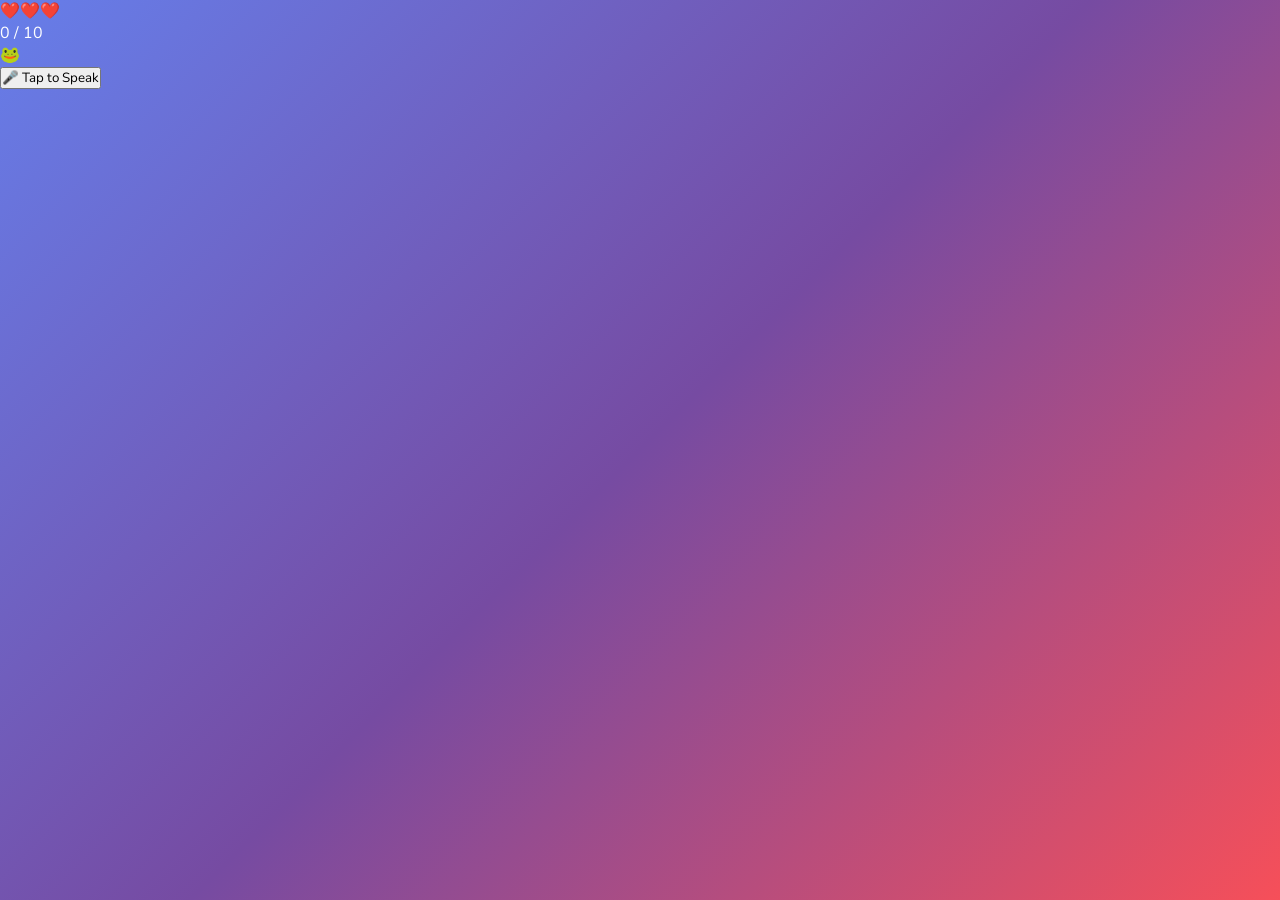
==== student/simulation.html @ bb3dd0c6 "simulation html setup 1" ====
<!DOCTYPE html>
<html lang="en">
<head>
  <meta charset="UTF-8"/>
  <title>Math Simulation v1</title>
  <link rel="stylesheet" href="student.css"/>
</head>
<body>
  <div id="simulation">
    <div id="header">
      <div id="hearts">❤️❤️❤️</div>
      <div id="progress-bar-container">
        <div id="progress-bar"></div>
      </div>
      <div id="score">0 / 10</div>
    </div>

    <div id="character">🐸</div>
    <p id="exercise-text"></p>

    <button id="mic-btn" onclick="startListening()">🎤 Tap to Speak</button>
    <p id="transcript-box"></p>
    <p id="result-box"></p>
  </div>

  <div id="game-over" style="display:none">
    <div id="character">😢</div>
    <h2>No more hearts!</h2>
    <button onclick="restartGame()">Try Again</button>
  </div>

  <div id="victory" style="display:none">
    <div id="character">🎉</div>
    <h2>Amazing job!</h2>
    <button onclick="restartGame()">Play Again</button>
  </div>

  <script src="student.js"></script>
</body>
</html>
---- student/student.css ----
@import url('https://fonts.googleapis.com/css2?family=Nunito:wght@400;600;700;800;900&display=swap');

* {
  margin: 0;
  padding: 0;
  box-sizing: border-box;
  font-family: 'Nunito', sans-serif;
}

body {
  background: linear-gradient(135deg, #667eea 0%, #764ba2 50%, #f64f59 100%);
  min-height: 100vh;
  color: white;
}

.header {
  display: flex;
  justify-content: space-between;
  align-items: center;
  padding: 20px 40px;
  background: rgba(255, 255, 255, 0.15);
  backdrop-filter: blur(10px);
  border-bottom: 2px solid rgba(255, 255, 255, 0.2);
}

.header h1 {
  font-size: 28px;
  font-weight: 900;
  text-shadow: 2px 2px 0px rgba(0,0,0,0.1);
}

.logout-btn {
  background: white;
  color: #667eea;
  border: none;
  padding: 10px 24px;
  border-radius: 50px;
  cursor: pointer;
  font-size: 14px;
  font-weight: 800;
  font-family: 'Nunito', sans-serif;
  transition: transform 0.2s;
  box-shadow: 0 4px 0px rgba(0,0,0,0.1);
}

.logout-btn:hover {
  transform: translateY(-2px);
}

.container {
  max-width: 800px;
  margin: 40px auto;
  padding: 0 20px;
  display: flex;
  flex-direction: column;
  gap: 24px;
}

.card {
  background: white;
  border-radius: 24px;
  padding: 30px;
  color: #333;
  box-shadow: 0 8px 32px rgba(0,0,0,0.15);
}

.card h2 {
  font-size: 22px;
  font-weight: 800;
  margin-bottom: 16px;
  color: #444;
}

.welcome-card {
  background: linear-gradient(135deg, #ff6b6b, #ffd93d);
  color: white;
}

.welcome-card h2 {
  font-size: 28px;
  color: white;
  text-shadow: 2px 2px 0px rgba(0,0,0,0.1);
}

.welcome-card p {
  color: white;
  font-size: 16px;
  font-weight: 700;
}

#class-code-display {
  color: white;
  font-weight: 900;
  font-size: 20px;
  text-decoration: underline;
}

.empty-msg {
  opacity: 0.5;
  font-size: 15px;
  font-weight: 600;
}

.subtitle {
  opacity: 0.6;
  font-size: 14px;
  font-weight: 600;
  margin-bottom: 20px;
  color: #555;
}

#mic-container {
  display: flex;
  justify-content: center;
  margin: 10px 0;
}

.mic-btn {
  background: #ff6b6b;
  color: white;
  border: none;
  padding: 20px 48px;
  border-radius: 50px;
  font-size: 20px;
  font-weight: 900;
  font-family: 'Nunito', sans-serif;
  cursor: pointer;
  transition: transform 0.2s;
  box-shadow: 0 6px 0px #cc4444;
}

.mic-btn:hover {
  transform: translateY(-4px);
}

.mic-btn:active {
  transform: translateY(2px);
  box-shadow: 0 2px 0px #cc4444;
}

#answer-result {
  margin-top: 16px;
  font-size: 20px;
  text-align: center;
  min-height: 30px;
  font-weight: 800;
  color: #444;
}
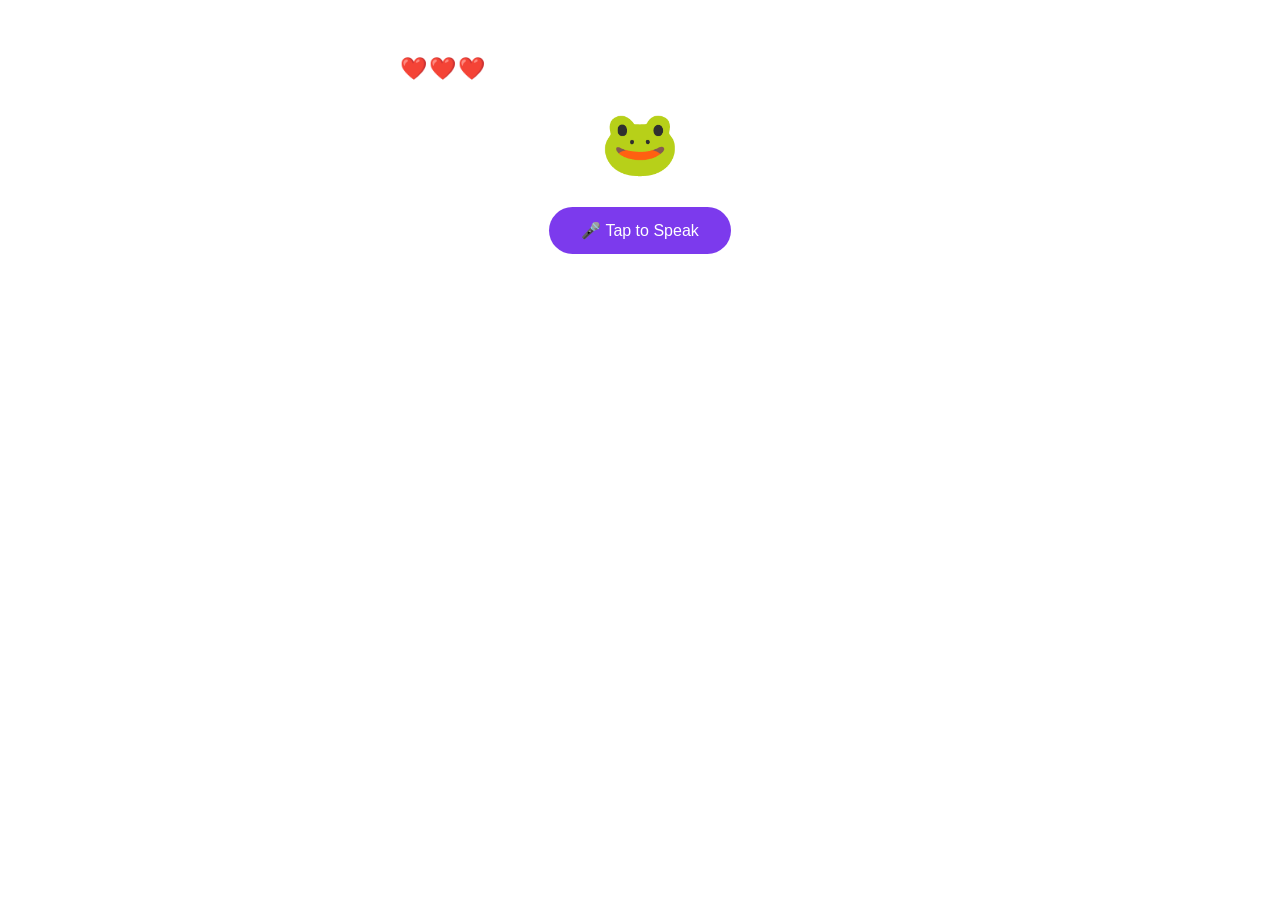
==== commit 2669fd40: "op bug fix" ====
--- a/student/simulation.html
+++ b/student/simulation.html
@@ -3,7 +3,7 @@
 <head>
   <meta charset="UTF-8"/>
   <title>Math Simulation v1</title>
-  <link rel="stylesheet" href="student.css"/>
+  <link rel="stylesheet" href="simulation.css"/>
 </head>
 <body>
   <div id="simulation">
@@ -35,6 +35,6 @@
     <button onclick="restartGame()">Play Again</button>
   </div>
 
-  <script src="student.js"></script>
+  <script src="simulation.js"></script>
 </body>
 </html>
--- a/student/simulation.css
+++ b/student/simulation.css
@@ -0,0 +1,79 @@
+#simulation {
+  max-width: 480px;
+  margin: 2rem auto;
+  padding: 1.5rem;
+}
+
+#header {
+  display: flex;
+  align-items: center;
+  gap: 12px;
+  margin-bottom: 1.5rem;
+}
+
+#hearts {
+  font-size: 22px;
+  letter-spacing: 2px;
+}
+
+#progress-bar-container {
+  flex: 1;
+  height: 14px;
+  background: rgba(255,255,255,0.3);
+  border-radius: 99px;
+  overflow: hidden;
+  }
+
+  #progress-bar {
+  height: 100%;
+  background: #4ade80;
+  border-radius: 99px;
+  width: 0%;
+  transition: width 0.4s ease;
+}
+
+#score {
+  font-size: 13px;
+  color: white;
+  font-weight: 500;
+}
+
+#character {
+  font-size: 64px;
+  text-align: center;
+  margin-bottom: 0.75rem;
+}
+
+#exercise-text {
+  font-size: 26px;
+  font-weight: 500;
+  color: white;
+  text-align: center;
+  margin-bottom: 1.5rem;
+}
+
+#mic-btn {
+  display: block;
+  margin: 0 auto 1rem;
+  background: #7c3aed;
+  color: white;
+  border: none;
+  border-radius: 99px;
+  padding: 14px 32px;
+  font-size: 16px;
+  font-weight: 500;
+  cursor: pointer;
+}
+
+#transcript-box, #result-box {
+  text-align: center;
+  font-size: 16px;
+  color: white;
+  min-height: 24px;
+}
+
+#game-over, #victory {
+  text-align: center;
+  color: white;
+  padding: 2rem;
+}
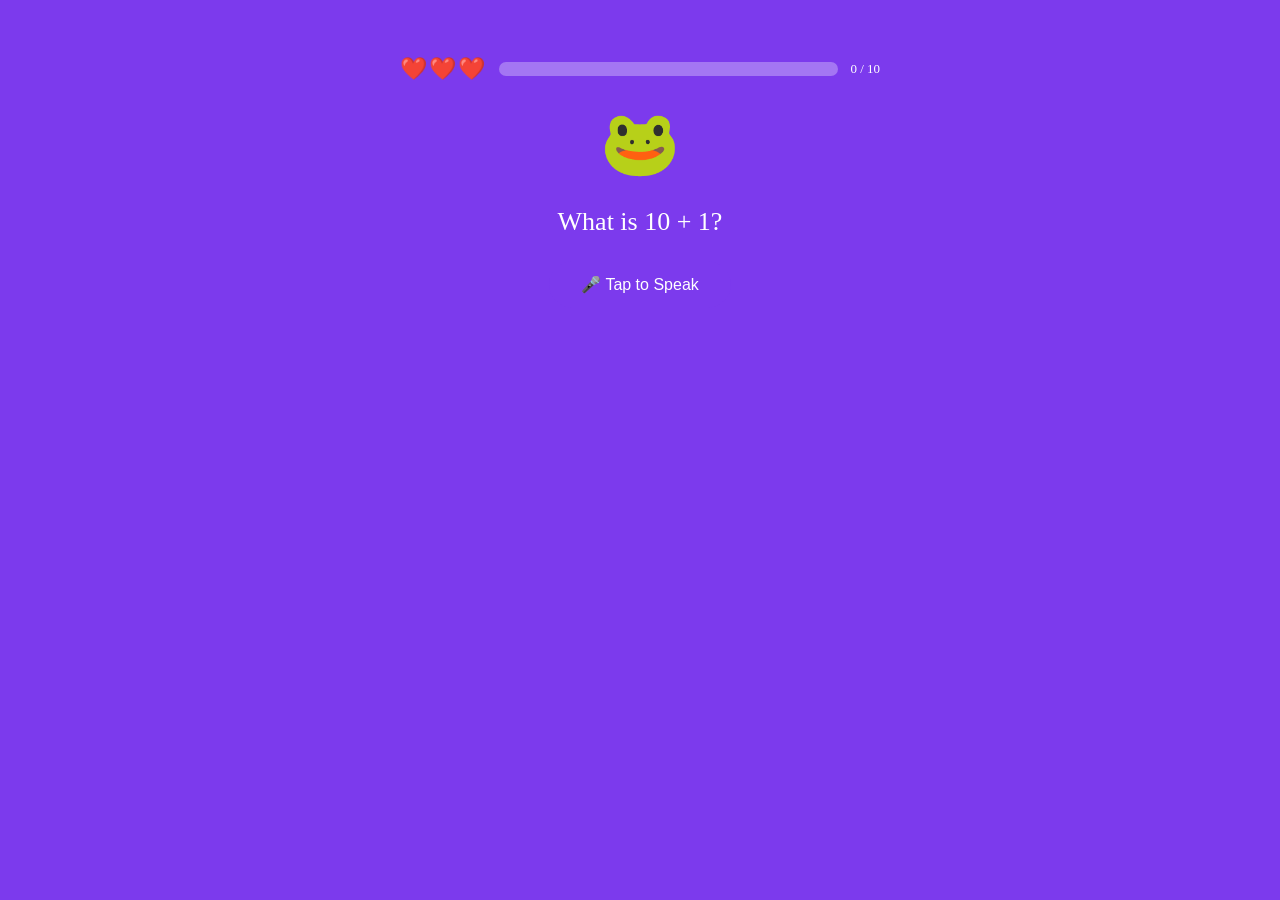
==== commit f1424395: "background fixed on number guessing page" ====
--- a/student/simulation.html
+++ b/student/simulation.html
@@ -5,7 +5,7 @@
   <title>Math Simulation v1</title>
   <link rel="stylesheet" href="simulation.css"/>
 </head>
-<body>
+<body id="bodybg">
   <div id="simulation">
     <div id="header">
       <div id="hearts">❤️❤️❤️</div>
--- a/student/simulation.css
+++ b/student/simulation.css
@@ -1,8 +1,14 @@
+#bodybg {
+    background-color: #7c3aed;
+}
+
 #simulation {
   max-width: 480px;
   margin: 2rem auto;
   padding: 1.5rem;
 }
+
+
 
 #header {
   display: flex;
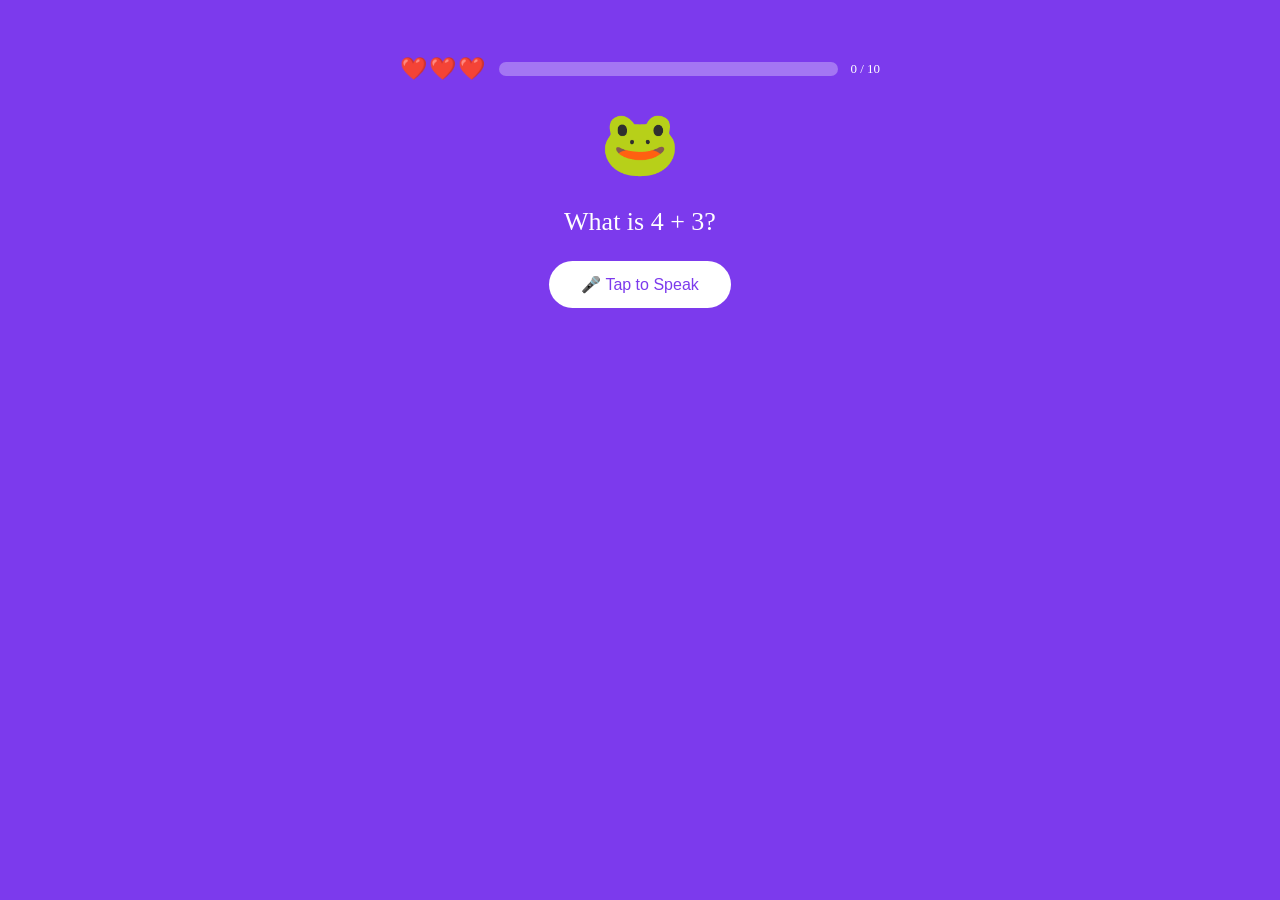
==== commit d5242eb1: "Back to dashboard loss" ====
--- a/student/simulation.html
+++ b/student/simulation.html
@@ -37,4 +37,11 @@
 
   <script src="simulation.js"></script>
 </body>
-</html>+</html>
+
+<div id="game-over" style="display:none">
+  <div id="character">😢</div>
+  <h2>No more hearts!</h2>
+  <button onclick="restartGame()">Try Again</button>
+  <button onclick="window.location.href='student.html'">Back to Dashboard</button>
+</div>
--- a/student/simulation.css
+++ b/student/simulation.css
@@ -61,8 +61,8 @@
 #mic-btn {
   display: block;
   margin: 0 auto 1rem;
-  background: #7c3aed;
-  color: white;
+  background: white;
+  color: #7c3aed;
   border: none;
   border-radius: 99px;
   padding: 14px 32px;
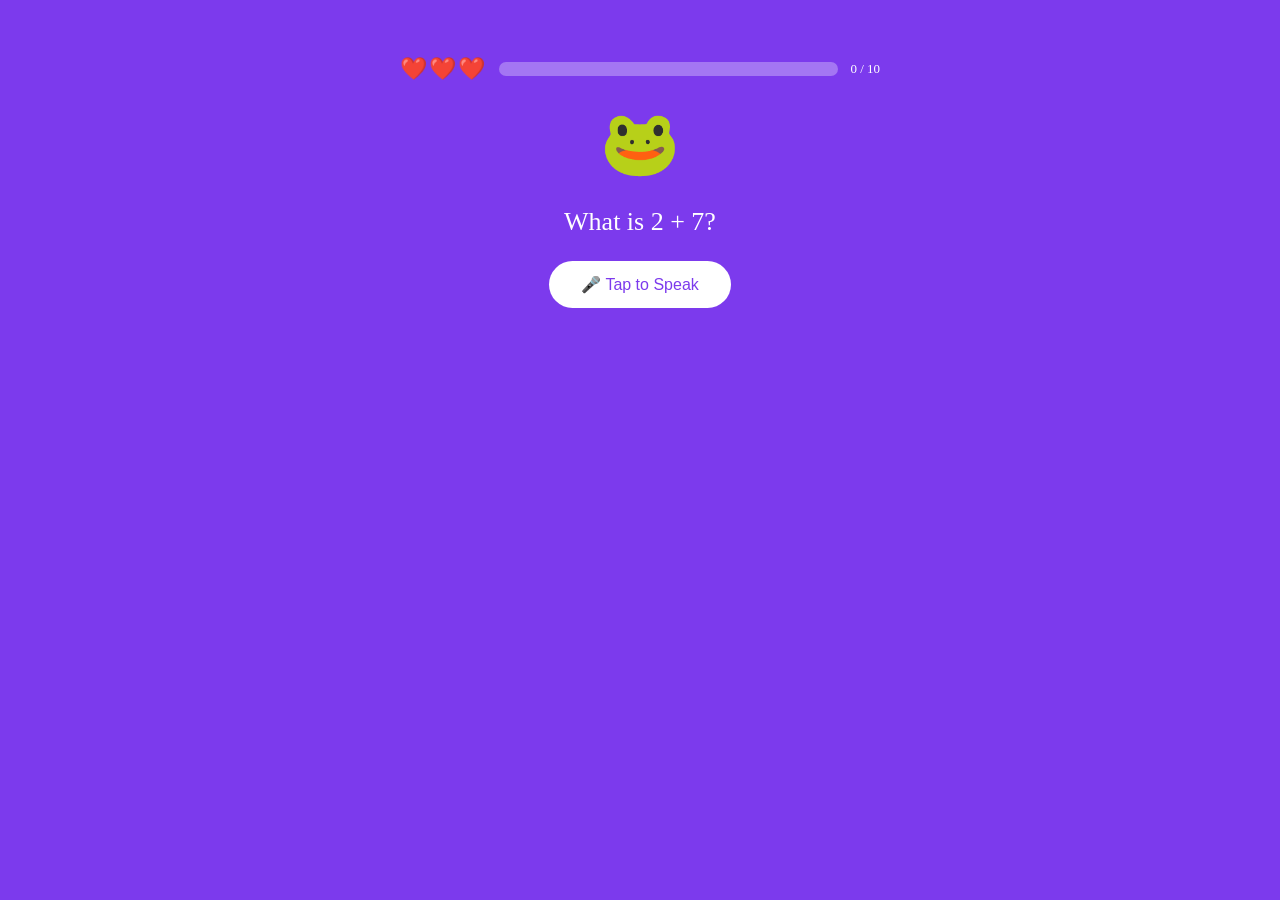
==== commit 99c39352: "db fix 2" ====
--- a/student/simulation.html
+++ b/student/simulation.html
@@ -40,8 +40,11 @@
 </html>
 
 <div id="game-over" style="display:none">
-  <div id="character">😢</div>
-  <h2>No more hearts!</h2>
-  <button onclick="restartGame()">Try Again</button>
-  <button onclick="window.location.href='student.html'">Back to Dashboard</button>
-</div>+    <div id="character">😢</div>
+    <h2>No more hearts!</h2>
+    <button onclick="window.location.href='student.html'">Back to Dashboard</button>
+  </div>
+
+  <script src="simulation.js"></script>
+</body>
+</html>
--- a/student/simulation.css
+++ b/student/simulation.css
@@ -82,4 +82,17 @@
   text-align: center;
   color: white;
   padding: 2rem;
+}
+
+ 
+#game-over button:last-child {
+  background: transparent;
+  color: white;
+  border: 2px solid white;
+  border-radius: 99px;
+  padding: 12px 28px;
+  font-size: 15px;
+  font-weight: 500;
+  cursor: pointer;
+  margin-top: 10px;
 }
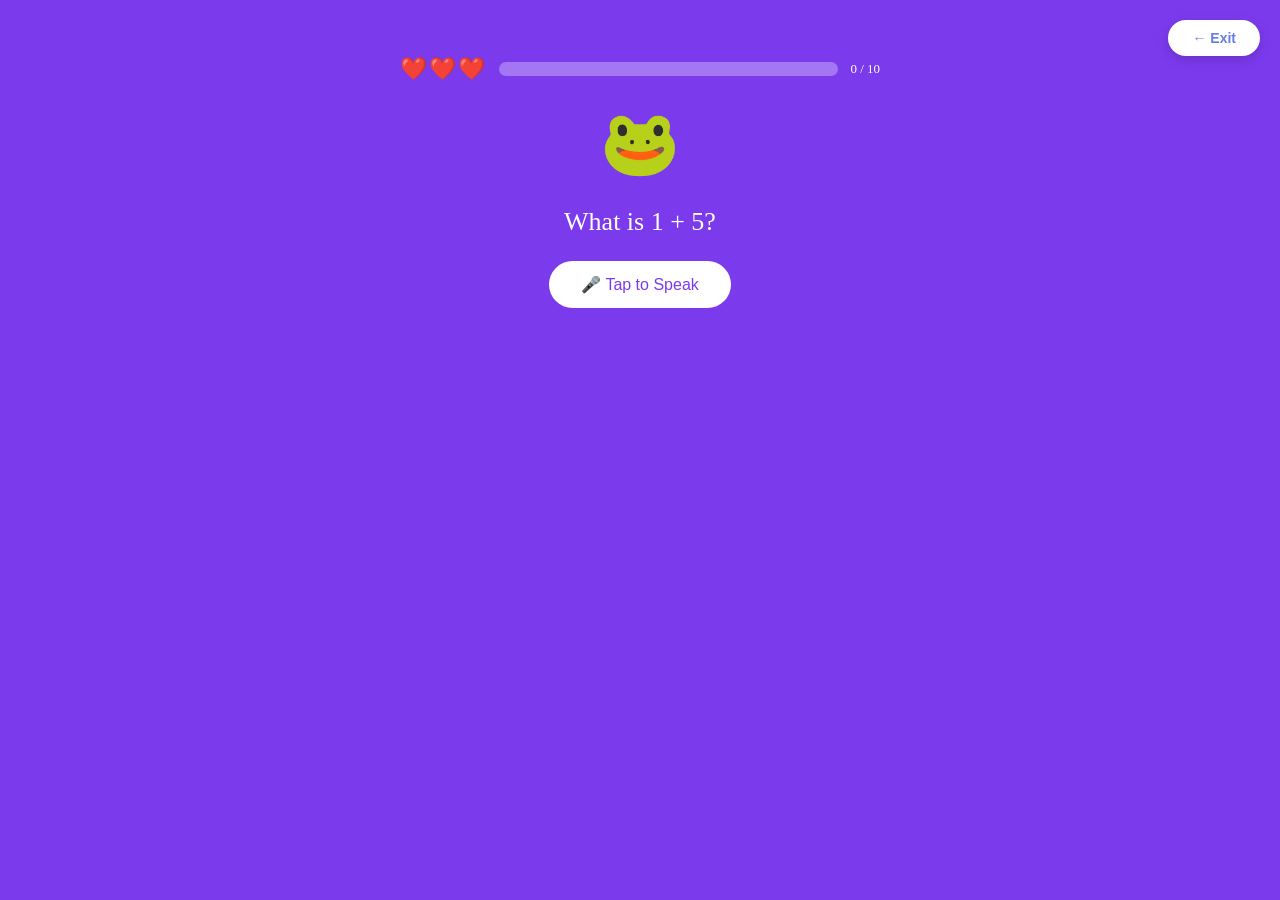
==== commit 87f571f2: "added exit button on sim page" ====
--- a/student/simulation.html
+++ b/student/simulation.html
@@ -6,6 +6,23 @@
   <link rel="stylesheet" href="simulation.css"/>
 </head>
 <body id="bodybg">
+    <button onclick="window.location.href='student.html'" style="
+    position: fixed;
+    top: 20px;
+    right: 20px;
+    background: white;
+    color: #667eea;
+    border: none;
+    padding: 10px 24px;
+    border-radius: 50px;
+    font-family: 'Nunito', sans-serif;
+    font-weight: 800;
+    font-size: 14px;
+    cursor: pointer;
+    box-shadow: 0 4px 12px rgba(0,0,0,0.15);
+    z-index: 999;
+  ">← Exit</button>
+  
   <div id="simulation">
     <div id="header">
       <div id="hearts">❤️❤️❤️</div>
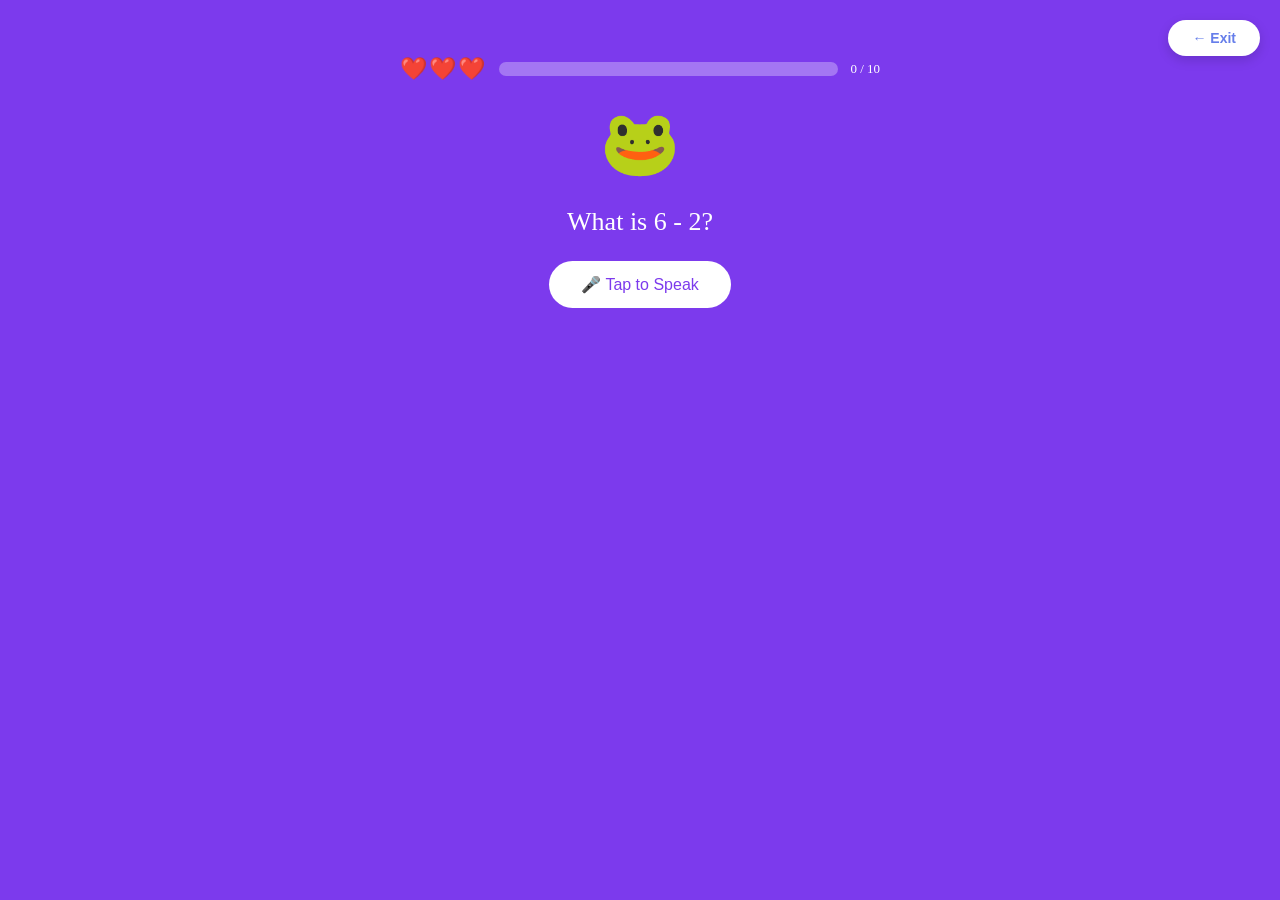
==== commit 1baeed09: "feat: score submission, end screens, remove pet folder and exercise card" ====
--- a/student/simulation.html
+++ b/student/simulation.html
@@ -2,27 +2,22 @@
 <html lang="en">
 <head>
   <meta charset="UTF-8"/>
-  <title>Math Simulation v1</title>
+  <meta name="viewport" content="width=device-width, initial-scale=1.0"/>
+  <title>Number Run - Simulation</title>
+  <script src="../firebase/firebase.js"></script>
   <link rel="stylesheet" href="simulation.css"/>
 </head>
 <body id="bodybg">
-    <button onclick="window.location.href='student.html'" style="
-    position: fixed;
-    top: 20px;
-    right: 20px;
-    background: white;
-    color: #667eea;
-    border: none;
-    padding: 10px 24px;
-    border-radius: 50px;
-    font-family: 'Nunito', sans-serif;
-    font-weight: 800;
-    font-size: 14px;
-    cursor: pointer;
-    box-shadow: 0 4px 12px rgba(0,0,0,0.15);
-    z-index: 999;
+
+  <button onclick="window.location.href='student.html'" style="
+    position: fixed; top: 20px; right: 20px;
+    background: white; color: #667eea; border: none;
+    padding: 10px 24px; border-radius: 50px;
+    font-family: 'Nunito', sans-serif; font-weight: 800;
+    font-size: 14px; cursor: pointer;
+    box-shadow: 0 4px 12px rgba(0,0,0,0.15); z-index: 999;
   ">← Exit</button>
-  
+
   <div id="simulation">
     <div id="header">
       <div id="hearts">❤️❤️❤️</div>
@@ -31,35 +26,27 @@
       </div>
       <div id="score">0 / 10</div>
     </div>
-
     <div id="character">🐸</div>
     <p id="exercise-text"></p>
-
     <button id="mic-btn" onclick="startListening()">🎤 Tap to Speak</button>
     <p id="transcript-box"></p>
     <p id="result-box"></p>
   </div>
 
-  <div id="game-over" style="display:none">
-    <div id="character">😢</div>
-    <h2>No more hearts!</h2>
-    <button onclick="restartGame()">Try Again</button>
+  <div id="game-over" style="display:none; text-align:center; padding:40px;">
+    <div style="font-size:80px;">😢</div>
+    <h2 style="color:white; font-family:'Nunito',sans-serif;">No more hearts!</h2>
+    <p id="final-score-gameover" style="font-size:20px; font-weight:700; color:white; margin:12px 0;"></p>
+    <button onclick="restartGame()" style="margin:10px; padding:12px 28px; border-radius:50px; border:none; background:white; color:#667eea; font-size:16px; font-weight:800; cursor:pointer;">Try Again</button>
+    <button onclick="window.location.href='student.html'" style="margin:10px; padding:12px 28px; border-radius:50px; border:none; background:#ff6b6b; color:white; font-size:16px; font-weight:800; cursor:pointer;">Back to Dashboard</button>
   </div>
 
-  <div id="victory" style="display:none">
-    <div id="character">🎉</div>
-    <h2>Amazing job!</h2>
-    <button onclick="restartGame()">Play Again</button>
-  </div>
-
-  <script src="simulation.js"></script>
-</body>
-</html>
-
-<div id="game-over" style="display:none">
-    <div id="character">😢</div>
-    <h2>No more hearts!</h2>
-    <button onclick="window.location.href='student.html'">Back to Dashboard</button>
+  <div id="victory" style="display:none; text-align:center; padding:40px;">
+    <div style="font-size:80px;">🎉</div>
+    <h2 style="color:white; font-family:'Nunito',sans-serif;">Amazing job!</h2>
+    <p id="final-score-victory" style="font-size:20px; font-weight:700; color:white; margin:12px 0;"></p>
+    <button onclick="restartGame()" style="margin:10px; padding:12px 28px; border-radius:50px; border:none; background:white; color:#667eea; font-size:16px; font-weight:800; cursor:pointer;">Play Again</button>
+    <button onclick="window.location.href='student.html'" style="margin:10px; padding:12px 28px; border-radius:50px; border:none; background:#ff6b6b; color:white; font-size:16px; font-weight:800; cursor:pointer;">Back to Dashboard</button>
   </div>
 
   <script src="simulation.js"></script>
